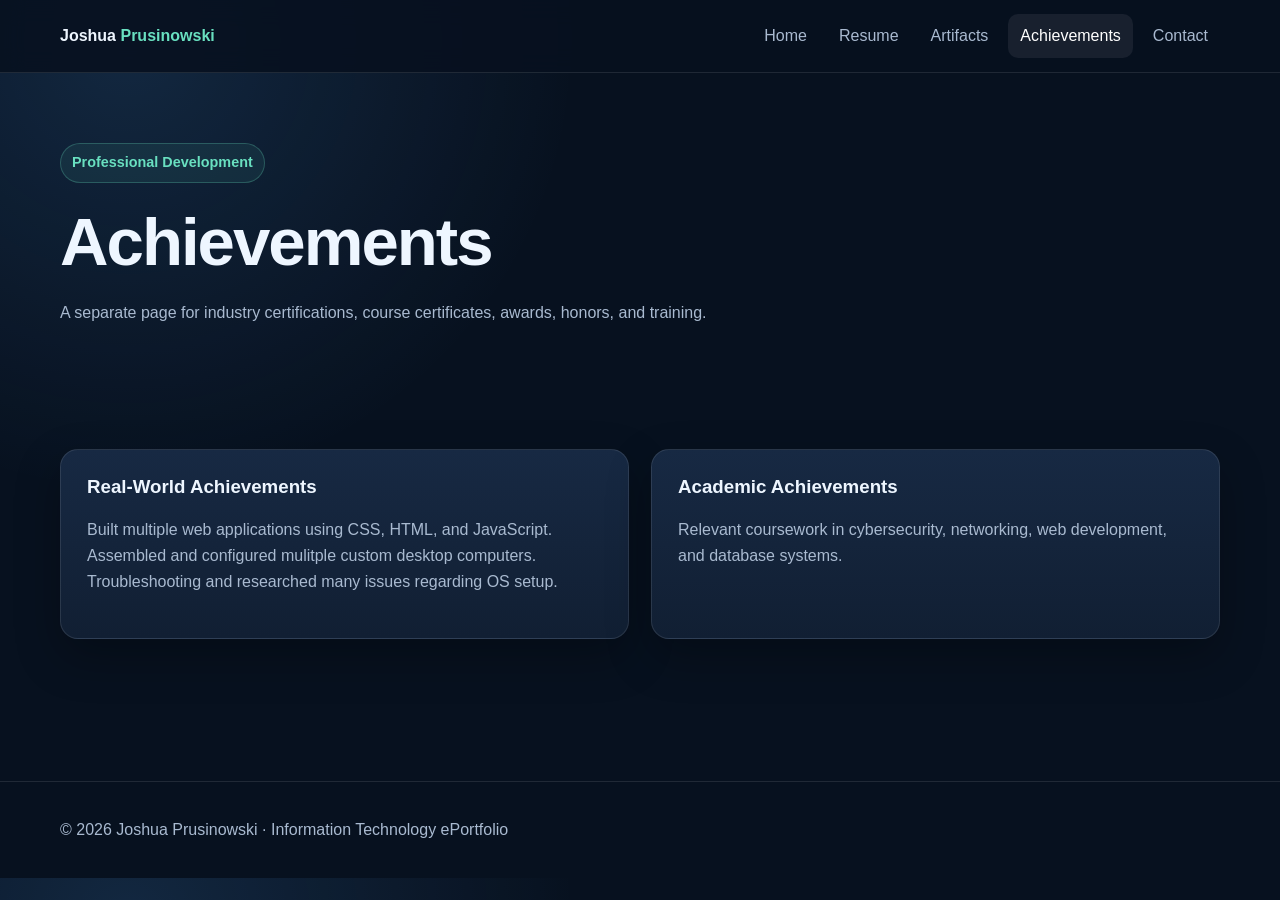
==== Achievements.html @ 7e87d2a8 "final (maybe)" ====
<!doctype html>
<html lang="en">

<head>
    <meta charset="utf-8">
    <meta name="viewport" content="width=device-width,initial-scale=1">
    <meta name="description" content="Joshua Prusinowski Information Technology ePortfolio">
    <title>Achievements | Joshua Prusinowski</title>
    <link rel="stylesheet" href="assets/css/style.css">
</head>

<body>
    <header class="site-header">
        <div class="container nav"><a class="brand" href="index.html">Joshua <span>Prusinowski</span></a>
            <nav class="links"><a class="" href="index.html">Home</a><a class="" href="resume.html">Resume</a><a
                    class="" href="artifacts.html">Artifacts</a><a class="active"
                    href="Achievements.html">Achievements</a><a class="" href="contact.html">Contact</a></nav>
        </div>
    </header>
    <main>
        <section class="container page-hero"><span class="badge">Professional Development</span>
            <h1>Achievements</h1>
            <p class="lead">A separate page for industry certifications, course certificates, awards, honors, and
                training.</p>
        </section>
        <section class="section">
            <div class="container grid2">
                <article class="card">
                    <h3>Real-World Achievements</h3>
                    <p>Built multiple web applications using CSS, HTML, and JavaScript.
                        Assembled and configured mulitple custom desktop computers.
                        Troubleshooting and researched many issues regarding OS setup.
                    </p>
                </article>
                <article class="card">
                    <h3>Academic Achievements</h3>
                    <p>Relevant coursework in cybersecurity, networking, web development, and database systems.</p>
                </article>
            </div>
        </section>
    </main>
    <footer>
        <div class="container">© <span id="year"></span> Joshua Prusinowski · Information Technology ePortfolio</div>
    </footer>
    <script src="assets/js/script.js"></script>
</body>

</html>
---- assets/css/style.css ----
:root {
    --bg: #07111f;
    --panel: #111f33;
    --panel2: #172943;
    --text: #eef6ff;
    --muted: #a9bad0;
    --blue: #55a8ff;
    --green: #69e0c0;
    --border: rgba(255, 255, 255, .1);
    --max: 1160px
}

* {
    box-sizing: border-box
}

html {
    scroll-behavior: smooth
}

body {
    margin: 0;
    font-family: Inter, Segoe UI, Arial, sans-serif;
    background: radial-gradient(circle at 10% 5%, rgba(85, 168, 255, .15), transparent 28rem), var(--bg);
    color: var(--text);
    line-height: 1.65
}

a {
    color: inherit
}

.container {
    width: min(calc(100% - 32px), var(--max));
    margin: auto
}

.site-header {
    position: sticky;
    top: 0;
    z-index: 20;
    background: rgba(7, 17, 31, .88);
    backdrop-filter: blur(12px);
    border-bottom: 1px solid var(--border)
}

.nav {
    min-height: 72px;
    display: flex;
    justify-content: space-between;
    align-items: center;
    gap: 20px
}

.brand {
    text-decoration: none;
    font-weight: 900
}

.brand span {
    color: var(--green)
}

.links {
    display: flex;
    gap: 8px;
    flex-wrap: wrap
}

.links a {
    text-decoration: none;
    color: var(--muted);
    padding: 9px 12px;
    border-radius: 10px
}

.links a:hover, .links a.active {
    background: rgba(255, 255, 255, .07);
    color: white
}

.hero {
    padding: 90px 0 70px;
    display: grid;
    grid-template-columns: 1.35fr .65fr;
    gap: 48px;
    align-items: center
}

.badge {
    display: inline-block;
    color: var(--green);
    background: rgba(105, 224, 192, .08);
    border: 1px solid rgba(105, 224, 192, .25);
    padding: 7px 11px;
    border-radius: 999px;
    font-weight: 800;
    font-size: .9rem
}

h1, h2, h3 {
    line-height: 1.15;
    margin-top: 0
}

h1 {
    font-size: clamp(2.7rem, 7vw, 5rem);
    letter-spacing: -2px;
    margin: 20px 0
}

h2 {
    font-size: clamp(2rem, 4vw, 3rem)
}

.lead, .muted, .card p, .artifact p, .artifact li {
    color: var(--muted)
}

.portrait, .card, .artifact, .resume-box {
    background: linear-gradient(180deg, var(--panel2), var(--panel));
    border: 1px solid var(--border);
    border-radius: 18px;
    box-shadow: 0 18px 45px rgba(0, 0, 0, .28)
}

.portrait {
    min-height: 340px;
    display: grid;
    place-items: center
}

.initials {
    width: 160px;
    height: 160px;
    border-radius: 50%;
    display: grid;
    place-items: center;
    font-size: 3.4rem;
    font-weight: 900;
    background: #0a1627;
    border: 1px solid rgba(255, 255, 255, .18)
}

.buttons {
    display: flex;
    gap: 12px;
    flex-wrap: wrap;
    margin-top: 25px
}

.btn {
    display: inline-flex;
    align-items: center;
    justify-content: center;
    min-height: 46px;
    padding: 0 18px;
    border-radius: 12px;
    text-decoration: none;
    font-weight: 800;
    border: 1px solid var(--border)
}

.primary {
    background: linear-gradient(135deg, var(--blue), #7c7bff);
    border: 0
}

.section {
    padding: 72px 0
}

.heading {
    max-width: 760px;
    margin-bottom: 30px
}

.grid3 {
    display: grid;
    grid-template-columns: repeat(3, 1fr);
    gap: 22px
}

.grid2 {
    display: grid;
    grid-template-columns: repeat(2, 1fr);
    gap: 22px
}

.card, .artifact, .resume-box {
    padding: 26px
}

.visual {
    height: 190px;
    border-radius: 14px;
    display: grid;
    place-items: center;
    font-size: 3rem;
    background: linear-gradient(135deg, rgba(85, 168, 255, .22), rgba(105, 224, 192, .13));
    border: 1px solid var(--border);
    margin-bottom: 20px
}

.tags {
    display: flex;
    flex-wrap: wrap;
    gap: 8px;
    list-style: none;
    padding: 0
}

.tags li {
    font-size: .85rem;
    padding: 5px 9px;
    border-radius: 999px;
    background: rgba(85, 168, 255, .12);
    border: 1px solid rgba(85, 168, 255, .22)
}

.page-hero {
    padding: 70px 0 35px
}

.page-hero h1 {
    font-size: clamp(2.5rem, 6vw, 4.2rem)
}

.artifact-layout {
    display: grid;
    grid-template-columns: 1.15fr .85fr;
    gap: 28px;
    align-items: start
}

.media {
    border-radius: 18px;
    overflow: hidden;
    border: 1px solid var(--border);
    background: #030914
}

.media video, .media iframe {
    width: 100%;
    aspect-ratio: 16/9;
    display: block;
    border: 0
}

.note {
    margin-top: 18px;
    padding: 14px 16px;
    border-radius: 12px;
    background: rgba(255, 195, 90, .08);
    border: 1px solid rgba(255, 195, 90, .2);
    color: #ffe2aa
}

.resume {
    display: grid;
    grid-template-columns: .75fr 1.25fr;
    gap: 24px
}

.resume-item {
    padding: 18px 0;
    border-bottom: 1px solid var(--border)
}

.check {
    list-style: none;
    padding: 0
}

.check li {
    padding: 8px 0 8px 28px;
    position: relative
}

.check li:before {
    content: "✓";
    position: absolute;
    left: 0;
    color: var(--green);
    font-weight: 900
}

footer {
    margin-top: 70px;
    padding: 35px 0;
    border-top: 1px solid var(--border);
    color: var(--muted)
}

@media(max-width:850px) {
    .hero, .artifact-layout, .resume, .grid3, .grid2 {
        grid-template-columns: 1fr
    }

    .links {
        font-size: .9rem
    }

    .hero {
        padding-top: 55px
    }
}

@media(max-width:600px) {
    .nav {
        align-items: flex-start;
        padding: 16px 0;
        flex-direction: column
    }

    .links {
        gap: 3px
    }

    h1 {
        letter-spacing: -1px
    }
}
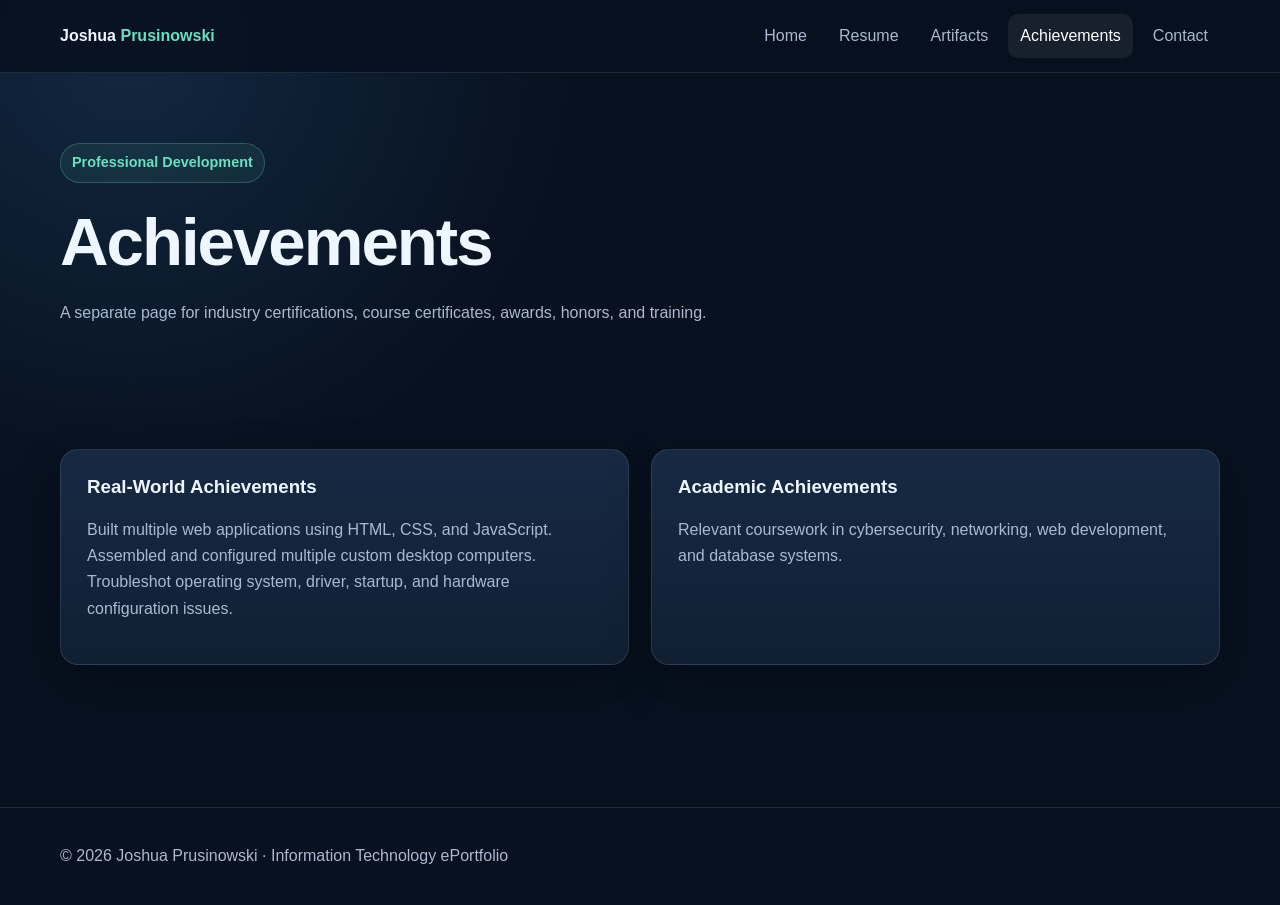
==== commit bab799b2: "final" ====
--- a/Achievements.html
+++ b/Achievements.html
@@ -27,10 +27,11 @@
             <div class="container grid2">
                 <article class="card">
                     <h3>Real-World Achievements</h3>
-                    <p>Built multiple web applications using CSS, HTML, and JavaScript.
-                        Assembled and configured mulitple custom desktop computers.
-                        Troubleshooting and researched many issues regarding OS setup.
-                    </p>
+<p>
+    Built multiple web applications using HTML, CSS, and JavaScript.
+    Assembled and configured multiple custom desktop computers.
+    Troubleshot operating system, driver, startup, and hardware configuration issues.
+</p>
                 </article>
                 <article class="card">
                     <h3>Academic Achievements</h3>
